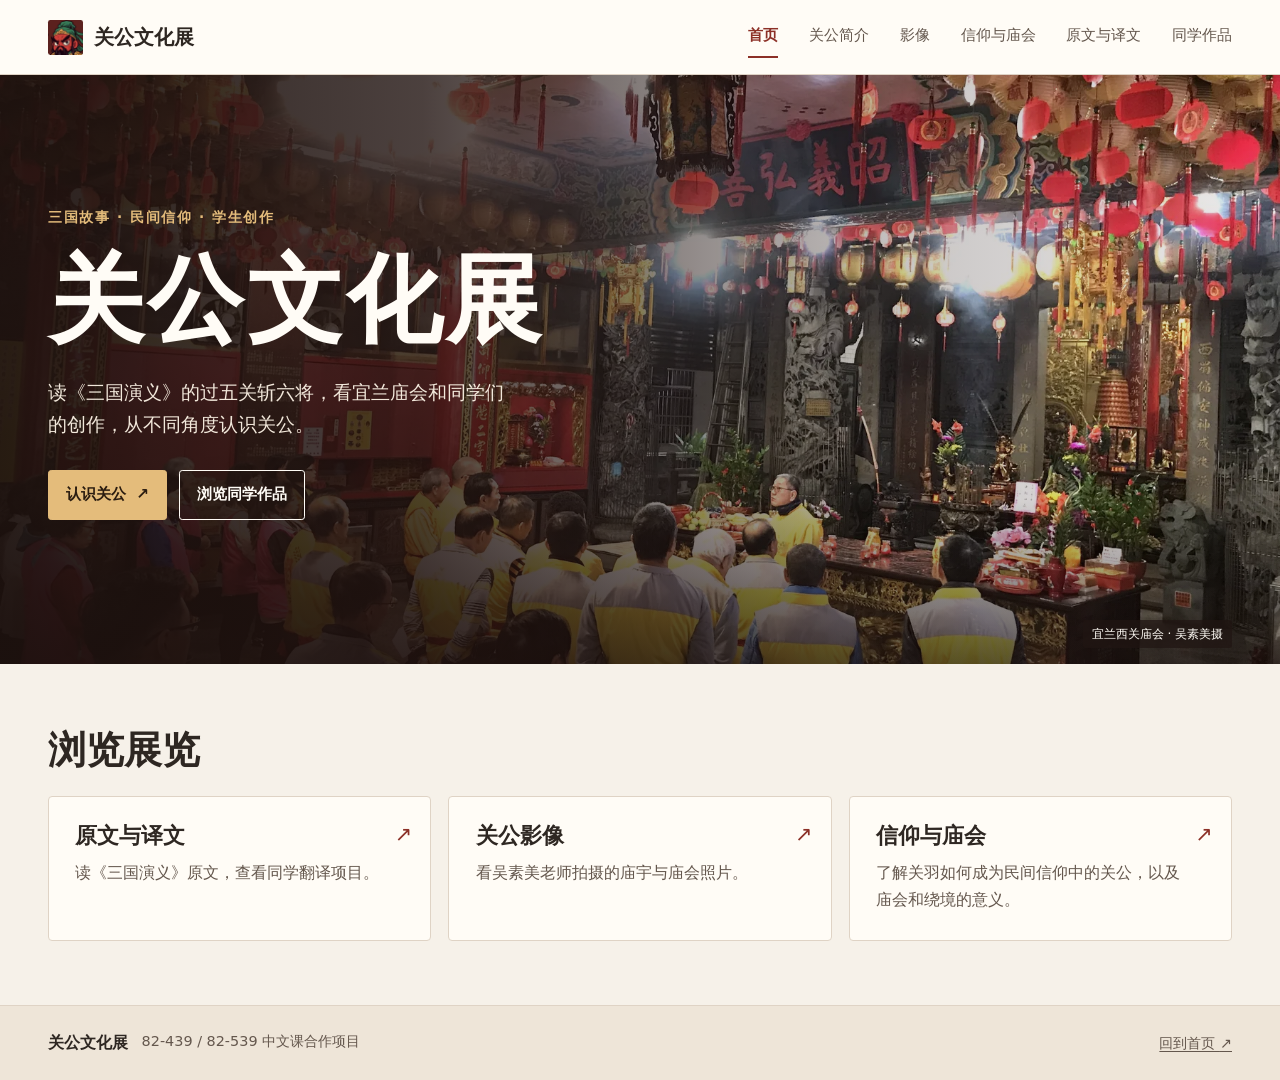
==== index.html @ 00f448f1 "Publish Guan Gong Culture website" ====
<!doctype html>
<html lang="zh-CN">
<head>
  <meta charset="utf-8">
  <meta name="viewport" content="width=device-width, initial-scale=1">
  <meta name="description" content="通过文学、信仰、影像与学生创作认识关公。">
  <title>关公文化展</title>
  <link rel="icon" type="image/png" sizes="64x64" href="assets/images/favicon.png">
  <link rel="stylesheet" href="styles.css">
</head>
<body data-page="index">
  <a class="skip-link" href="#main">跳到正文</a>
  <header class="site-header" data-site-header></header>
  <main id="main">
    <section class="home-hero" aria-labelledby="hero-title">
      <img class="home-hero__image" src="assets/images/temple-hero.webp" alt="" fetchpriority="high">
      <div class="wrap home-hero__inner">
        <p class="eyebrow">三国故事 · 民间信仰 · 学生创作</p>
        <h1 id="hero-title">关公文化展</h1>
        <p class="lede">读《三国演义》的过五关斩六将，看宜兰庙会和同学们的创作，从不同角度认识关公。</p>
        <div class="actions">
          <a class="button button--primary" href="about.html">认识关公 <span aria-hidden="true">↗</span></a>
          <a class="button button--outline" href="works.html">浏览同学作品</a>
        </div>
        <a class="hero-credit" href="gallery.html">宜兰西关庙会 · 吴素美摄</a>
      </div>
    </section>
    <section class="section" aria-labelledby="explore-title">
      <div class="wrap">
        <div class="section-heading">
          <h2 id="explore-title">浏览展览</h2>
        </div>
        <div class="card-grid home-grid">
          <a class="card exhibit-link" href="texts.html">
            <h3>原文与译文</h3>
            <p>读《三国演义》原文，查看同学翻译项目。</p>
            <span class="exhibit-link__arrow" aria-hidden="true">↗</span>
          </a>
          <a class="card exhibit-link" href="gallery.html">
            <h3>关公影像</h3>
            <p>看吴素美老师拍摄的庙宇与庙会照片。</p>
            <span class="exhibit-link__arrow" aria-hidden="true">↗</span>
          </a>
          <a class="card exhibit-link" href="faith.html">
            <h3>信仰与庙会</h3>
            <p>了解关羽如何成为民间信仰中的关公，以及庙会和绕境的意义。</p>
            <span class="exhibit-link__arrow" aria-hidden="true">↗</span>
          </a>
        </div>
      </div>
    </section>
  </main>
  <footer class="site-footer" data-site-footer></footer>
  <script src="site.js" defer></script>
</body>
</html>
---- styles.css ----
:root {
  color-scheme: light;
  --ink: #2e2722;
  --muted: #64574d;
  --paper: #f6f1e9;
  --surface: #fffcf6;
  --line: #dfd3c5;
  --red: #8c3027;
  --dark-red: #5b211e;
  --dark: #231916;
  --gold: #e4bc7b;
  --serif: "Songti SC", "Noto Serif CJK SC", "Noto Serif SC", SimSun, serif;
  --sans: "PingFang SC", "Microsoft YaHei", "Noto Sans CJK SC", "Noto Sans SC", system-ui, sans-serif;
}

* { box-sizing: border-box; }

html { scroll-behavior: smooth; }

body {
  margin: 0;
  color: var(--ink);
  background: var(--paper);
  font-family: var(--sans);
  line-height: 1.7;
}

h1, h2, h3 {
  font-family: var(--serif);
  line-height: 1.22;
  text-wrap: balance;
}

h1, h2, h3, p { margin: 0; }
h2 { font-size: clamp(1.65rem, 4vw, 2.35rem); }
h3 { font-size: 1.35rem; }
p + p { margin-top: 0.8em; }
a { color: var(--red); text-underline-offset: 0.24em; }
a:hover { color: var(--dark-red); }
a:focus-visible, summary:focus-visible {
  outline: 3px solid #c57523;
  outline-offset: 4px;
}

img { display: block; max-width: 100%; }

.wrap {
  width: min(100% - 4rem, 74rem);
  margin-inline: auto;
}

.wrap--reading { max-width: 50rem; }

.skip-link {
  position: fixed;
  z-index: 4;
  top: 0.75rem;
  left: 0.75rem;
  padding: 0.6rem 1rem;
  transform: translateY(-170%);
  background: var(--surface);
}
.skip-link:focus { transform: translateY(0); }

.site-header {
  background: var(--surface);
  border-bottom: 1px solid var(--line);
}

.header-inner, .footer-inner {
  display: flex;
  align-items: center;
  justify-content: space-between;
  gap: 1rem 2rem;
}

.header-inner { min-height: 4.65rem; }

.brand {
  display: inline-flex;
  flex: none;
  align-items: center;
  gap: 0.72rem;
  color: var(--ink);
  font: 700 1.28rem/1 var(--serif);
  text-decoration: none;
}

.brand-mark {
  display: grid;
  width: 2.18rem;
  height: 2.18rem;
  place-items: center;
  background: var(--dark-red);
  border-radius: 0.15rem;
}

.brand-mark img { width: 100%; height: 100%; object-fit: cover; border-radius: inherit; }

.site-nav {
  display: flex;
  flex-wrap: wrap;
  gap: 0.1rem clamp(0.9rem, 2.4vw, 2rem);
  align-items: center;
}

.site-nav a {
  padding-block: 0.42rem;
  border-bottom: 2px solid transparent;
  color: var(--muted);
  white-space: nowrap;
  font-size: 0.94rem;
  text-decoration: none;
}

.site-nav a:hover, .site-nav a[aria-current] { color: var(--red); }
.site-nav a[aria-current] { border-color: var(--red); font-weight: 700; }

.home-hero {
  position: relative;
  isolation: isolate;
  display: grid;
  align-items: center;
  min-height: clamp(31rem, 46vw, 41rem);
  background: var(--dark);
  color: var(--surface);
}

.home-hero__image, .home-hero::after {
  position: absolute;
  inset: 0;
  width: 100%;
  height: 100%;
}

.home-hero__image {
  z-index: -2;
  object-fit: cover;
  object-position: center 54%;
}

.home-hero::after {
  z-index: -1;
  background: linear-gradient(90deg, rgb(28 17 14 / 94%) 0%, rgb(31 17 14 / 80%) 33%, rgb(31 17 14 / 24%) 71%, rgb(31 17 14 / 8%)),
    linear-gradient(0deg, rgb(22 13 11 / 65%), transparent 28%);
  content: "";
}

.home-hero__inner { padding-block: 4.5rem 5.4rem; }

.eyebrow {
  margin-bottom: 0.85rem;
  color: var(--red);
  font-size: 0.85rem;
  font-weight: 700;
  letter-spacing: 0.12em;
}

.home-hero .eyebrow, .page-hero .eyebrow { color: var(--gold); }

.home-hero h1 {
  font-size: clamp(3.2rem, 8vw, 6rem);
  letter-spacing: 0.035em;
}

.lede {
  max-width: 38rem;
  margin-top: 1.05rem;
  font-size: clamp(1.02rem, 2vw, 1.18rem);
  text-wrap: pretty;
}

.home-hero .lede { max-width: 29rem; color: #f2e8db; }

.actions {
  display: flex;
  flex-wrap: wrap;
  gap: 0.75rem;
  margin-top: 1.85rem;
}

.button {
  display: inline-flex;
  align-items: center;
  justify-content: center;
  gap: 0.65rem;
  padding: 0.68rem 1.06rem;
  border: 1px solid currentColor;
  border-radius: 0.2rem;
  font-size: 0.95rem;
  font-weight: 650;
  text-decoration: none;
}

.button--primary, .button--primary:hover {
  color: var(--surface);
  border-color: var(--red);
  background: var(--red);
}

.button--primary:hover { background: var(--dark-red); }
.home-hero .button--primary { background: var(--gold); border-color: var(--gold); color: #2a1c10; }
.home-hero .button--primary:hover { background: #f4d29b; }
.button--outline, .button--outline:hover { color: var(--surface); background: #24171366; }

.hero-credit {
  position: absolute;
  right: max(2rem, calc((100% - 74rem) / 2));
  bottom: 1rem;
  padding: 0.24rem 0.55rem;
  border-radius: 0.15rem;
  background: #211613b8;
  color: var(--surface);
  font-size: 0.76rem;
  text-decoration: none;
}

.hero-credit:hover { color: var(--gold); }

.page-hero {
  padding-block: clamp(2.7rem, 7vw, 5rem);
  border-bottom: 4px solid #b57840;
  color: var(--surface);
  background: radial-gradient(ellipse at 85% 15%, #71332a, transparent 65%), var(--dark);
}

.page-hero h1 { font-size: clamp(2.6rem, 7vw, 4.6rem); }
.page-hero .lede { color: #f1e5d7; }

.section { padding-block: clamp(2.4rem, 5vw, 4.4rem); }
.section + .section { padding-top: 0; }
.section-heading { margin-bottom: 1.35rem; }
.section-heading > p { margin-top: 0.55rem; color: var(--muted); }
.section h2 + p, .section h3 + p { margin-top: 0.62rem; }

.card-grid, .photo-grid {
  display: grid;
  grid-template-columns: repeat(auto-fit, minmax(min(100%, 17rem), 1fr));
  gap: 1.05rem;
}

.card, .feature-panel {
  padding: clamp(1.15rem, 3vw, 1.65rem);
  border: 1px solid var(--line);
  border-radius: 0.25rem;
  background: var(--surface);
}

.card p { color: var(--muted); }

.exhibit-link {
  position: relative;
  display: block;
  padding-right: 3rem;
  color: var(--ink);
  text-decoration: none;
}
.exhibit-link:hover { border-color: var(--red); }
.exhibit-link__arrow {
  position: absolute;
  right: 1.15rem;
  top: 1.27rem;
  color: var(--red);
  font-size: 1.3rem;
}

.feature-panel { border-inline-start: 4px solid var(--red); }
.feature-panel + *, .source-list, .status-note { margin-top: 1rem; }
.source-list { padding-inline-start: 1.3em; }
.source-list li + li { margin-top: 0.35em; }
.status-note { color: var(--muted); }

.photo-grid {
  grid-template-columns: repeat(auto-fit, minmax(min(100%, 19rem), 1fr));
}

.photo-card {
  margin: 0;
  overflow: hidden;
  border: 1px solid var(--line);
  border-radius: 0.25rem;
  background: var(--surface);
}

.photo-card img {
  width: 100%;
  aspect-ratio: 4 / 3;
  object-fit: cover;
}

.photo-card--wide img { height: auto; aspect-ratio: 16 / 9; }
.photo-card a:focus-visible { display: block; outline-offset: -4px; }
.photo-card a:hover img { opacity: 0.9; }
.photo-card figcaption { padding: 0.85rem 1rem 1rem; }
.photo-card figcaption p { color: var(--muted); font-size: 0.88rem; }
.photo-card figcaption h3 + p { margin-top: 0.25rem; }
.photo-card figcaption a { display: inline-block; margin-top: 0.55rem; font-size: 0.9rem; }

.chapter-list {
  display: grid;
  grid-template-columns: repeat(auto-fit, minmax(min(100%, 12rem), 1fr));
  gap: 0.65rem;
  padding: 0;
  list-style: none;
}

.chapter-list li {
  padding: 0.65rem 0.85rem;
  border: 1px solid var(--line);
  border-radius: 0.25rem;
  background: var(--surface);
}

.site-footer {
  padding-block: 1.45rem;
  border-top: 1px solid var(--line);
  background: #eee5d8;
}

.footer-inner p { display: flex; flex-wrap: wrap; gap: 0.3rem 0.85rem; }
.footer-inner span, .footer-inner a { font-size: 0.9rem; color: var(--muted); }
.footer-inner a { white-space: nowrap; }

@media (max-width: 760px) {
  .wrap { width: calc(100% - 2.25rem); }
  .header-inner { flex-direction: column; align-items: flex-start; gap: 0.5rem; padding-block: 0.85rem 0.58rem; }
  .site-nav { gap: 0.05rem 1rem; }
  .home-hero::after {
    background: linear-gradient(90deg, rgb(28 17 14 / 90%), rgb(31 17 14 / 45%)),
      linear-gradient(0deg, rgb(22 13 11 / 55%), transparent 35%);
  }
  .hero-credit { right: 1.125rem; }
}

@media (max-width: 480px) {
  .site-nav { display: grid; width: 100%; grid-template-columns: repeat(3, minmax(0, 1fr)); }
  .site-nav a { justify-self: start; }
}

@media (prefers-reduced-motion: reduce) {
  html { scroll-behavior: auto; }
}
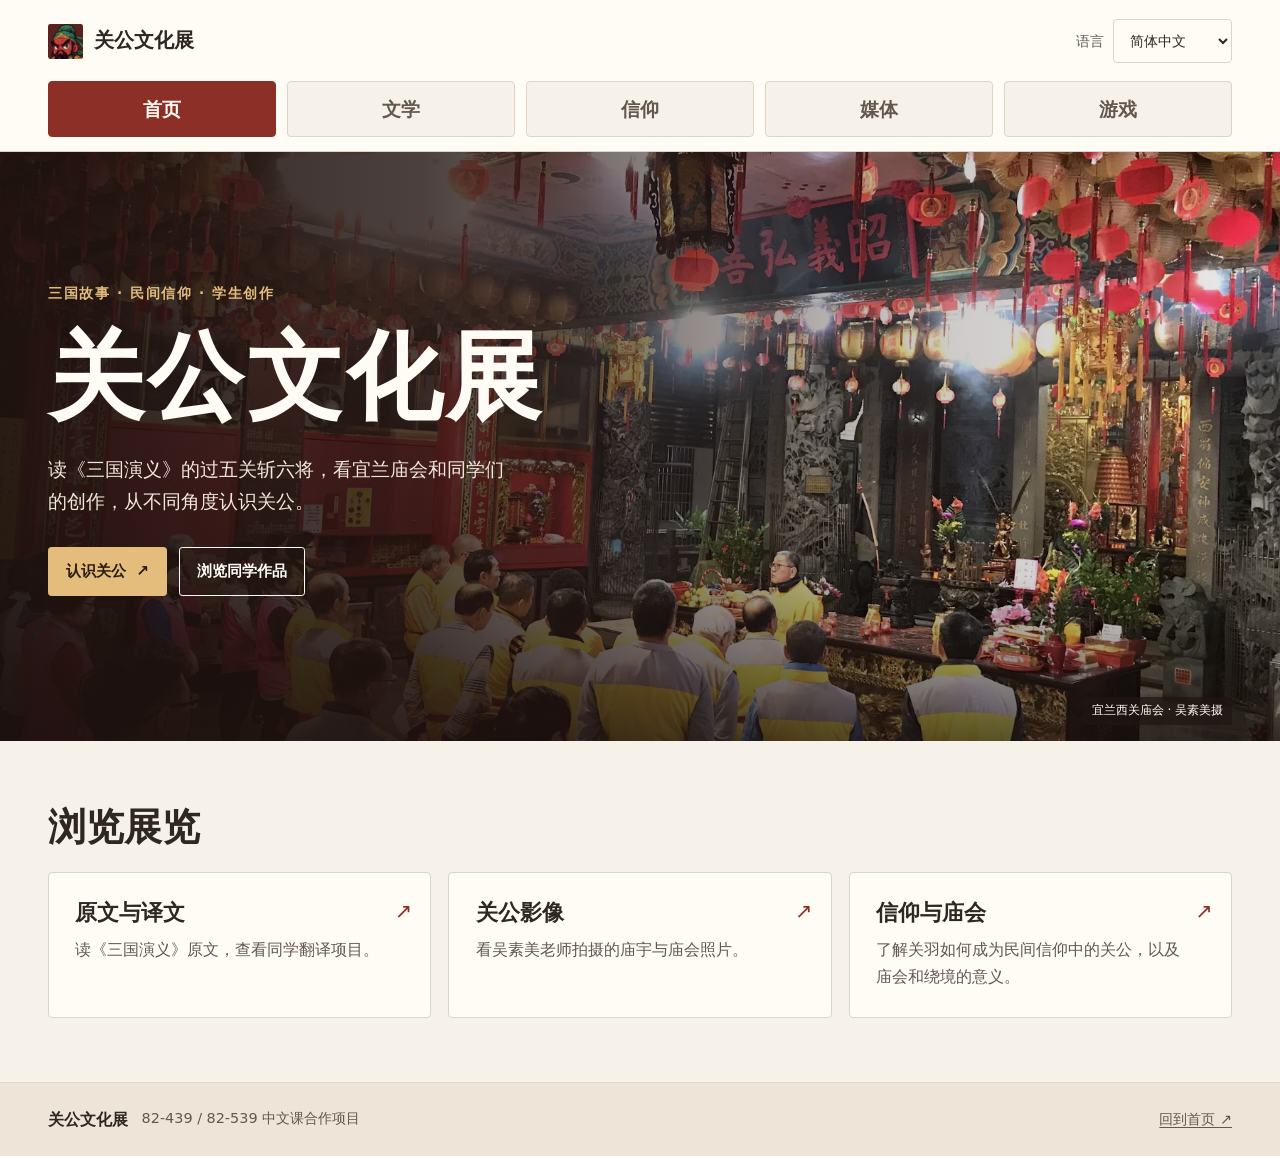
==== commit eeda43ab: "Organize exhibition into five sections and add language selection" ====
--- a/index.html
+++ b/index.html
@@ -1,56 +1,58 @@
-<!doctype html>
-<html lang="zh-CN">
+<!DOCTYPE html>
+
+<html lang="zh-Hans">
 <head>
-  <meta charset="utf-8">
-  <meta name="viewport" content="width=device-width, initial-scale=1">
-  <meta name="description" content="通过文学、信仰、影像与学生创作认识关公。">
-  <title>关公文化展</title>
-  <link rel="icon" type="image/png" sizes="64x64" href="assets/images/favicon.png">
-  <link rel="stylesheet" href="styles.css">
+<meta charset="utf-8"/>
+<meta content="width=device-width, initial-scale=1" name="viewport"/>
+<meta content="通过文学、信仰、影像与学生创作认识关公。" name="description"/>
+<title>关公文化展</title>
+<link href="assets/images/favicon.png" rel="icon" sizes="64x64" type="image/png"/>
+<link href="styles.css" rel="stylesheet"/>
 </head>
 <body data-page="index">
-  <a class="skip-link" href="#main">跳到正文</a>
-  <header class="site-header" data-site-header></header>
-  <main id="main">
-    <section class="home-hero" aria-labelledby="hero-title">
-      <img class="home-hero__image" src="assets/images/temple-hero.webp" alt="" fetchpriority="high">
-      <div class="wrap home-hero__inner">
-        <p class="eyebrow">三国故事 · 民间信仰 · 学生创作</p>
-        <h1 id="hero-title">关公文化展</h1>
-        <p class="lede">读《三国演义》的过五关斩六将，看宜兰庙会和同学们的创作，从不同角度认识关公。</p>
-        <div class="actions">
-          <a class="button button--primary" href="about.html">认识关公 <span aria-hidden="true">↗</span></a>
-          <a class="button button--outline" href="works.html">浏览同学作品</a>
-        </div>
-        <a class="hero-credit" href="gallery.html">宜兰西关庙会 · 吴素美摄</a>
-      </div>
-    </section>
-    <section class="section" aria-labelledby="explore-title">
-      <div class="wrap">
-        <div class="section-heading">
-          <h2 id="explore-title">浏览展览</h2>
-        </div>
-        <div class="card-grid home-grid">
-          <a class="card exhibit-link" href="texts.html">
-            <h3>原文与译文</h3>
-            <p>读《三国演义》原文，查看同学翻译项目。</p>
-            <span class="exhibit-link__arrow" aria-hidden="true">↗</span>
-          </a>
-          <a class="card exhibit-link" href="gallery.html">
-            <h3>关公影像</h3>
-            <p>看吴素美老师拍摄的庙宇与庙会照片。</p>
-            <span class="exhibit-link__arrow" aria-hidden="true">↗</span>
-          </a>
-          <a class="card exhibit-link" href="faith.html">
-            <h3>信仰与庙会</h3>
-            <p>了解关羽如何成为民间信仰中的关公，以及庙会和绕境的意义。</p>
-            <span class="exhibit-link__arrow" aria-hidden="true">↗</span>
-          </a>
-        </div>
-      </div>
-    </section>
-  </main>
-  <footer class="site-footer" data-site-footer></footer>
-  <script src="site.js" defer></script>
+<a class="skip-link" href="#main">跳到正文</a>
+<header class="site-header" data-site-header=""></header>
+<main id="main">
+<section aria-labelledby="hero-title" class="home-hero">
+<img alt="" class="home-hero__image" fetchpriority="high" src="assets/images/temple-hero.webp"/>
+<div class="wrap home-hero__inner">
+<p class="eyebrow">三国故事 · 民间信仰 · 学生创作</p>
+<h1 id="hero-title">关公文化展</h1>
+<p class="lede">读《三国演义》的过五关斩六将，看宜兰庙会和同学们的创作，从不同角度认识关公。</p>
+<div class="actions">
+<a class="button button--primary" href="literature.html#introduction">认识关公 <span aria-hidden="true">↗</span></a>
+<a class="button button--outline" href="games.html">浏览同学作品</a>
+</div>
+<a class="hero-credit" href="faith.html#photos">宜兰西关庙会 · 吴素美摄</a>
+</div>
+</section>
+<section aria-labelledby="explore-title" class="section">
+<div class="wrap">
+<div class="section-heading">
+<h2 id="explore-title">浏览展览</h2>
+</div>
+<div class="card-grid home-grid">
+<a class="card exhibit-link" href="literature.html">
+<h3>原文与译文</h3>
+<p>读《三国演义》原文，查看同学翻译项目。</p>
+<span aria-hidden="true" class="exhibit-link__arrow">↗</span>
+</a>
+<a class="card exhibit-link" href="faith.html#photos">
+<h3>关公影像</h3>
+<p>看吴素美老师拍摄的庙宇与庙会照片。</p>
+<span aria-hidden="true" class="exhibit-link__arrow">↗</span>
+</a>
+<a class="card exhibit-link" href="faith.html">
+<h3>信仰与庙会</h3>
+<p>了解关羽如何成为民间信仰中的关公，以及庙会和绕境的意义。</p>
+<span aria-hidden="true" class="exhibit-link__arrow">↗</span>
+</a>
+</div>
+</div>
+</section>
+</main>
+<footer class="site-footer" data-site-footer=""></footer>
+<script src="translations.js" defer></script>
+<script src="site.js" defer></script>
 </body>
 </html>
--- a/styles.css
+++ b/styles.css
@@ -340,3 +340,64 @@
 @media (prefers-reduced-motion: reduce) {
   html { scroll-behavior: auto; }
 }
+
+/* Five prominent sections, with the language control at the top right. */
+.header-inner {
+  display: grid;
+  grid-template-columns: minmax(0, 1fr) auto;
+  gap: 1.1rem 1.5rem;
+  padding-block: 1.2rem 0.9rem;
+}
+.brand { min-width: 0; line-height: 1.25; }
+.brand-mark { flex-shrink: 0; }
+.language-picker { display: flex; align-items: center; gap: 0.6rem; color: var(--muted); font-size: 0.85rem; }
+.language-picker select {
+  min-height: 2.75rem;
+  max-width: 100%;
+  padding: 0.5rem 1.8rem 0.5rem 0.75rem;
+  border: 1px solid var(--line);
+  border-radius: 0.25rem;
+  background: var(--surface);
+  color: var(--ink);
+  font: inherit;
+  cursor: pointer;
+}
+select:focus-visible { outline: 3px solid #c57523; outline-offset: 3px; }
+.site-nav { display: grid; grid-column: 1 / -1; grid-template-columns: repeat(5, minmax(0, 1fr)); gap: 0.65rem; width: 100%; }
+.site-nav a {
+  display: flex;
+  align-items: center;
+  justify-content: center;
+  min-height: 3.5rem;
+  padding: 0.65rem 0.5rem;
+  border: 1px solid var(--line);
+  border-radius: 0.25rem;
+  background: var(--paper);
+  font-size: 1.18rem;
+  font-weight: 650;
+  white-space: normal;
+  text-align: center;
+}
+.site-nav a:hover { background: #eee2d3; border-color: var(--red); }
+.site-nav a[aria-current] { background: var(--red); border-color: var(--red); color: var(--surface); }
+.video-frame { aspect-ratio: 16 / 9; overflow: hidden; border: 1px solid var(--line); border-radius: 0.25rem; background: var(--dark); }
+.video-frame iframe { display: block; width: 100%; height: 100%; border: 0; }
+.video-fallback { margin-top: 0.8rem; }
+#photos, #introduction { scroll-margin-top: 1.5rem; }
+@media (max-width: 760px) {
+  .header-inner { gap: 0.85rem; padding-block: 0.9rem; }
+  .brand { font-size: 1.1rem; }
+  .language-picker > span { position: absolute; width: 1px; height: 1px; overflow: hidden; clip-path: inset(50%); }
+  .site-nav { gap: 0.4rem; }
+  .site-nav a { min-height: 3.1rem; font-size: 1rem; }
+}
+@media (max-width: 480px) {
+  .brand { font-size: 0.98rem; gap: 0.45rem; }
+  .brand-mark { width: 1.8rem; height: 1.8rem; }
+  .language-picker select { width: 7rem; padding-inline: 0.45rem 0.8rem; }
+  .site-nav a { justify-self: stretch; padding-inline: 0.15rem; font-size: 0.84rem; overflow-wrap: anywhere; }
+}
+@media (max-width: 480px) {
+  html[lang="en"] .site-nav { grid-template-columns: 0.85fr 1.3fr 0.8fr 0.85fr 1fr; }
+  html[lang="en"] .site-nav a { overflow-wrap: normal; }
+}
